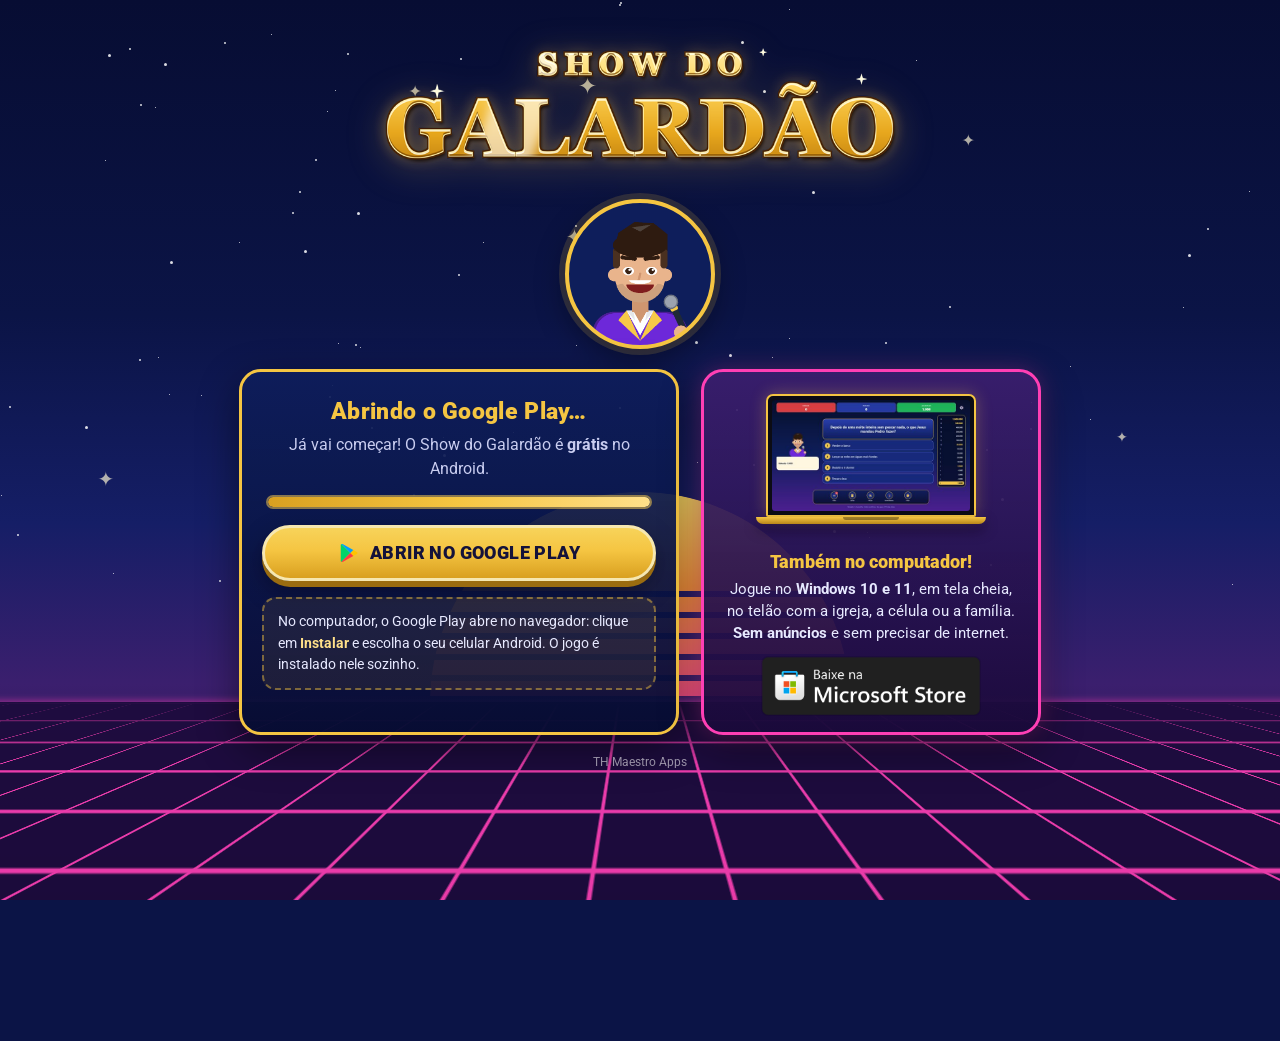
==== android/index.html @ c266f76d "Página /android: redireciona para o Google Play" ====
<!doctype html>
<html lang="pt-BR">
<head>
<meta charset="utf-8">
<meta name="viewport" content="width=device-width, initial-scale=1, viewport-fit=cover">
<title>Show do Galardão para Android</title>
<meta name="description" content="Show do Galardão, o quiz bíblico, grátis no Google Play.">
<meta name="robots" content="noindex">
<meta name="theme-color" content="#0b1446">
<link rel="icon" type="image/png" sizes="64x64" href="favicon.png">
<link rel="apple-touch-icon" href="apple-touch-icon.png">
<link rel="preconnect" href="https://fonts.googleapis.com">
<link rel="preconnect" href="https://fonts.gstatic.com" crossorigin>
<link href="https://fonts.googleapis.com/css2?family=Roboto:wght@400;700;900&display=swap" rel="stylesheet">
<style>
:root{
  --navy-0:#070d33; --navy-1:#0b1446; --navy-2:#0e1e5b; --purple:#3b1f6e; --deep:#1a0a3a;
  --gold:#f5c542; --gold-2:#d9a020; --gold-soft:#ffe08a; --ink:#ffffff; --muted:#c9cdf0;
  --pink:#ff3fb4; --sun-1:#ffe066; --sun-2:#ff9a3c; --sun-3:#ff4f8b;
}
*{box-sizing:border-box}
html,body{height:100%}
body{
  margin:0; color:var(--ink); background:var(--navy-1);
  font:16px/1.5 "Roboto",system-ui,-apple-system,"Segoe UI",sans-serif;
  overflow-x:hidden;
}

/* ===== Cenário ===== */
.sky{
  position:fixed; inset:0; z-index:0; overflow:hidden;
  background:linear-gradient(180deg,var(--navy-0) 0%,var(--navy-1) 35%,#151e66 58%,var(--purple) 76%,var(--deep) 100%);
}
.stars{position:absolute; inset:0 0 35% 0}
.star{position:absolute; background:#fff; border-radius:50%; opacity:.85; animation:twinkle 3s ease-in-out infinite}
.spark{position:absolute; color:#e9e3c9; opacity:.75; font-size:18px; animation:twinkle 4s ease-in-out infinite}
@keyframes twinkle{0%,100%{opacity:.25}50%{opacity:1}}

.sun{
  position:absolute; left:50%; bottom:22vh; transform:translateX(-50%);
  width:min(62vw,420px); aspect-ratio:2/1; border-radius:999px 999px 0 0;
  background:linear-gradient(180deg,var(--sun-1) 0%,var(--sun-2) 45%,var(--sun-3) 100%);
  -webkit-mask-image:linear-gradient(180deg,#000 0 46%,transparent 46%),repeating-linear-gradient(180deg,#000 0 7%,transparent 7% 10%);
          mask-image:linear-gradient(180deg,#000 0 46%,transparent 46%),repeating-linear-gradient(180deg,#000 0 7%,transparent 7% 10%);
  filter:drop-shadow(0 0 30px rgba(255,90,140,.35));
}
.grid{
  position:absolute; left:-50%; right:-50%; bottom:0; height:22vh;
  background:
    repeating-linear-gradient(90deg,transparent 0 58px,var(--pink) 58px 60px),
    repeating-linear-gradient(0deg,transparent 0 26px,var(--pink) 26px 28px),
    var(--deep);
  transform:perspective(220px) rotateX(58deg); transform-origin:50% 0;
  box-shadow:0 -2px 14px rgba(255,63,180,.6);
  opacity:.9;
}
.grid::before{content:"";position:absolute;inset:0;background:linear-gradient(180deg,var(--deep) 0%,transparent 40%)}

/* ===== Conteúdo ===== */
main{
  position:relative; z-index:1; min-height:100%;
  display:flex; flex-direction:column; align-items:center; justify-content:flex-start;
  padding:max(28px,env(safe-area-inset-top)) 16px 30vh; text-align:center;
}
.title{width:min(88vw,520px); height:auto; display:block; margin:8px auto 0; filter:drop-shadow(0 6px 18px rgba(245,197,66,.25))}
.host{
  width:132px; height:132px; border-radius:50%; margin:14px auto 6px;
  background:var(--navy-2) url(apresentador.png) center 12px/96% auto no-repeat;
  border:4px solid var(--gold); box-shadow:0 0 0 6px rgba(245,197,66,.15),0 10px 30px rgba(0,0,0,.4);
}
.panel{
  width:min(100%,440px); margin-top:10px; padding:22px 20px 20px;
  background:linear-gradient(180deg,rgba(14,30,91,.92),rgba(7,13,51,.95));
  border:3px solid var(--gold); border-radius:22px;
  box-shadow:0 14px 40px rgba(0,0,0,.45);
}
h1{margin:0 0 4px; font-weight:900; font-size:1.35rem; color:var(--gold); letter-spacing:.3px}
.lead{margin:0 0 14px; color:var(--muted)}

/* barra de progresso dourada */
.bar{height:14px; border-radius:999px; background:rgba(255,255,255,.08); border:2px solid rgba(245,197,66,.5); overflow:hidden; margin:6px 4px 16px}
.bar i{display:block; height:100%; width:0; border-radius:999px; background:linear-gradient(90deg,var(--gold-2),var(--gold),var(--gold-soft)); transition:width 2.2s ease-in-out}
.bar.go i{width:100%}

.btn{
  display:flex; align-items:center; justify-content:center; gap:10px;
  width:100%; min-height:56px; padding:12px 18px; margin:8px 0 0;
  border-radius:999px; text-decoration:none; font-weight:900; font-size:1.1rem; letter-spacing:.4px;
  color:#14123a; background:linear-gradient(180deg,#f7d35a 0%,var(--gold) 45%,var(--gold-2) 100%);
  border:3px solid #f6e7b0; box-shadow:0 6px 0 #9a6c10,0 10px 24px rgba(0,0,0,.35);
  transition:transform .08s ease, box-shadow .08s ease;
}
.btn:active{transform:translateY(4px); box-shadow:0 2px 0 #9a6c10,0 6px 14px rgba(0,0,0,.35)}
.btn:focus-visible,.link:focus-visible,.badge:focus-visible{outline:3px solid #fff; outline-offset:3px}
.btn svg{width:22px; height:22px; flex:none}
.link{color:var(--gold-soft); font-weight:700}
.small{font-size:.88rem; color:var(--muted); margin:12px 0 0}
.tip{
  margin:16px 0 0; padding:12px 14px; text-align:left; font-size:.9rem; color:#e7e9ff;
  background:rgba(245,197,66,.08); border:2px dashed rgba(245,197,66,.45); border-radius:14px;
}
.tip b{color:var(--gold-soft)}
.badge{display:inline-block; margin:6px auto 0}
.badge img{width:230px; max-width:100%; height:auto; display:block}
.hide{display:none!important}
.urlbox{display:inline-block; margin-top:6px; padding:4px 10px; border-radius:8px; background:rgba(255,255,255,.08); color:#fff; font-weight:700; word-break:break-all}
.promo{margin-top:16px; padding:18px 18px 16px; border-color:var(--pink); background:linear-gradient(180deg,rgba(59,31,110,.92),rgba(26,10,58,.95)); box-shadow:0 0 22px rgba(255,63,180,.25),0 14px 40px rgba(0,0,0,.45)}
.promo-row{display:flex; align-items:center; gap:14px; text-align:left}
.promo h2{margin:0 0 2px; font-size:1.15rem; font-weight:900; color:var(--gold)}
.promo p{margin:0; font-size:.92rem; color:#e7e9ff}
/* notebook com print do jogo */
.laptop{flex:none; width:130px; position:relative}
.laptop .scr{padding:4px; border-radius:7px 7px 2px 2px; background:#0c0c14; border:2px solid var(--gold); box-shadow:0 0 16px rgba(245,197,66,.3)}
.laptop .scr img{display:block; width:100%; height:auto; border-radius:3px}
.laptop .base{height:7px; margin:0 -10px; border-radius:0 0 8px 8px; background:linear-gradient(180deg,#f5c542,#b8861a); box-shadow:0 6px 14px rgba(0,0,0,.45)}
.laptop .base::after{content:""; display:block; width:24%; height:3px; margin:0 auto; border-radius:0 0 4px 4px; background:rgba(0,0,0,.35)}
.promo .badge{margin-top:12px}
.promo .badge img{width:200px}
footer{margin-top:18px; font-size:.75rem; color:rgba(255,255,255,.55)}

.cards{width:100%; display:flex; flex-direction:column; align-items:center}
h1{font-size:clamp(1.12rem,4.6vw,1.45rem)}
.btn{font-size:clamp(.92rem,3.8vw,1.1rem)}

/* telas grandes: painéis lado a lado */
@media (min-width:900px){
  .cards{flex-direction:row; align-items:stretch; justify-content:center; gap:22px; max-width:940px}
  .cards .panel{margin-top:14px; width:440px}
  .cards .promo{width:340px; display:flex; flex-direction:column; justify-content:center}
  .promo-row{flex-direction:column; text-align:center}
  .laptop{width:210px; margin:4px auto 10px}
  .promo .badge img{width:220px}
  .title{width:min(46vw,560px)}
}
/* celular pequeno */
@media (max-width:360px){
  main{padding-left:12px; padding-right:12px}
  .panel{padding:18px 14px 16px; border-radius:18px}
  .host{width:104px; height:104px}
  .btn{min-height:52px; padding:10px 12px; gap:8px}
  .btn svg{width:18px; height:18px}
  .tip{font-size:.84rem}
  .promo-row{gap:10px}
  .laptop{width:104px}
}
/* celular deitado / tela baixa */
@media (max-height:560px) and (orientation:landscape){
  main{padding-top:14px; padding-bottom:16vh}
  .title{width:min(50vw,340px)}
  .host{width:78px; height:78px; margin:8px auto 2px; border-width:3px}
  .sun{bottom:14vh; width:min(40vw,300px)}
  .grid{height:14vh}
  .cards{flex-direction:row; flex-wrap:wrap; align-items:stretch; justify-content:center; gap:14px}
  .cards .panel{width:min(440px,48%); min-width:290px}
}
@media (min-height:820px) and (min-width:400px){.host{width:150px;height:150px}}
@media (prefers-reduced-motion:reduce){.star,.spark{animation:none}.bar i{transition:none}}
</style>
</head>
<body>
<div class="sky" aria-hidden="true">
  <div class="stars" id="stars"></div>
  <div class="sun"></div>
  <div class="grid"></div>
</div>

<main>
  <img class="title" src="titulo.png" alt="Show do Galardão" width="900" height="239">
  <div class="host" role="img" aria-label="Galardino, o apresentador"></div>

  <div class="cards">
  <!-- ===== Indo pro Google Play (Android e computador) ===== -->
  <section class="panel hide" id="go" aria-live="polite">
    <h1 id="goTitle">Abrindo o Google Play…</h1>
    <p class="lead" id="goLead">Já vai começar! O Show do Galardão é <b>grátis</b> no Android.</p>
    <div class="bar" id="bar"><i></i></div>
    <a class="btn" id="playApp" href="#" data-goatcounter-click="clique-botao-play" data-goatcounter-title="Clicou no botão Abrir no Google Play">
      <svg viewBox="0 0 24 24" aria-hidden="true"><path fill="#00d46a" d="M3.6 2.2 13.4 12l-9.8 9.8c-.4-.2-.6-.6-.6-1.1V3.3c0-.5.2-.9.6-1.1z"/><path fill="#ffc400" d="m16.7 15.3-3.3-3.3 3.3-3.3 3.8 2.2c1.1.6 1.1 1.6 0 2.2z"/><path fill="#ff3a44" d="M16.7 15.3 13.4 12l-9.8 9.8c.4.2.9.2 1.4-.1z"/><path fill="#00a0ff" d="M16.7 8.7 5 2.3c-.5-.3-1-.3-1.4-.1L13.4 12z"/></svg>
      ABRIR NO GOOGLE PLAY
    </a>
    <div class="tip" id="tipAndroid">No Google Play, toque em <b>Instalar</b> e depois em <b>Abrir</b>. Funciona sem internet depois de instalado!</div>
    <div class="tip hide" id="tipPc">No computador, o Google Play abre no navegador: clique em <b>Instalar</b> e escolha o seu celular Android. O jogo é instalado nele sozinho.</div>
  </section>

  <!-- ===== iPhone / iPad ===== -->
  <section class="panel hide" id="ios">
    <h1>Ainda não tem para iPhone</h1>
    <p class="lead">O Show do Galardão está disponível para <b>celular Android</b> e para <b>computador com Windows</b>.</p>
    <a class="btn" id="playIos" href="#" data-goatcounter-click="clique-play-iphone" data-goatcounter-title="iPhone clicou no Google Play">VER NO GOOGLE PLAY</a>
  </section>

  <!-- ===== Propaganda da versão Windows (sempre) ===== -->
  <section class="panel promo" aria-labelledby="promoTitle">
    <div class="promo-row">
      <div class="laptop"><div class="scr"><img src="print_pc.jpg" alt="Pergunta do Show do Galardão na versão para computador" width="480" height="270"></div><div class="base"></div></div>
      <div class="promo-txt">
        <h2 id="promoTitle">Também no computador!</h2>
        <p>Jogue no <b>Windows 10 e 11</b>, em tela cheia, no telão com a igreja, a célula ou a família. <b>Sem anúncios</b> e sem precisar de internet.</p>
      </div>
    </div>
    <a class="badge" id="msBtn" href="../windows/?cid=pagina_android" data-goatcounter-click="clique-versao-windows" data-goatcounter-title="Clicou na versão para Windows"><img src="selo_microsoft_store_ptbr.png" alt="Baixe na Microsoft Store" width="644" height="176"></a>
  </section>
  </div>

  <noscript>
    <section class="panel">
      <h1>Show do Galardão para Android</h1>
      <a class="btn" href="https://play.google.com/store/apps/details?id=site.galardao">ABRIR NO GOOGLE PLAY</a>
    </section>
  </noscript>

  <footer>TH Maestro Apps</footer>
</main>

<!-- Contador de visitas (GoatCounter, sem cookies). Conta a página separada por cid. -->
<script>
  (function(){
    var c=(new URLSearchParams(location.search).get('cid')||'site').replace(/[^\w-]/g,'').slice(0,40)||'site';
    window.goatcounter={path:'/android?cid='+c};
  })();
</script>
<script data-goatcounter="https://thyghu.goatcounter.com/count" async src="https://gc.zgo.at/count.js"></script>

<script>
(function(){
  // estrelas
  var box=document.getElementById('stars'), n=window.innerWidth<600?45:90;
  for(var i=0;i<n;i++){
    var s=document.createElement('span'); s.className='star';
    var z=Math.random()<.15?3:(Math.random()<.5?2:1);
    s.style.width=s.style.height=z+'px';
    s.style.left=(Math.random()*100)+'%'; s.style.top=(Math.random()*100)+'%';
    s.style.animationDelay=(Math.random()*3)+'s';
    box.appendChild(s);
  }
  for(var j=0;j<6;j++){
    var k=document.createElement('span'); k.className='spark'; k.textContent='✦';
    k.style.left=(5+Math.random()*90)+'%'; k.style.top=(5+Math.random()*80)+'%';
    k.style.fontSize=(12+Math.random()*14)+'px'; k.style.animationDelay=(Math.random()*4)+'s';
    box.appendChild(k);
  }

  // destino: Google Play (com origem pro Play Console)
  var params=new URLSearchParams(location.search);
  var cid=(params.get('cid')||'site').replace(/[^\w-]/g,'').slice(0,40)||'site';
  var playUrl='https://play.google.com/store/apps/details?id=site.galardao&referrer='+encodeURIComponent('utm_source='+cid+'&utm_medium=android_page');
  var ua=navigator.userAgent||'';
  var isAndroid=/Android/i.test(ua);
  var isIos=/iPhone|iPad|iPod/i.test(ua)||(/Macintosh/.test(ua)&&navigator.maxTouchPoints>1);

  document.getElementById('playApp').href=playUrl;
  document.getElementById('playIos').href=playUrl;

  if(isIos){
    document.getElementById('ios').classList.remove('hide');
  }else{
    document.getElementById('go').classList.remove('hide');
    if(!isAndroid){
      document.getElementById('tipAndroid').classList.add('hide');
      document.getElementById('tipPc').classList.remove('hide');
    }
    var bar=document.getElementById('bar'), fill=bar.querySelector('i'), foi=false;
    function abrir(){
      if(foi) return; foi=true;
      try{ if(window.goatcounter&&window.goatcounter.count) window.goatcounter.count({path:'play-aberto-auto-'+cid, title:'Abriu o Google Play automaticamente', event:true}); }catch(e){}
      setTimeout(function(){ location.href=playUrl; },120);
      setTimeout(function(){
        document.getElementById('goTitle').textContent='Pronto pra instalar!';
        document.getElementById('goLead').innerHTML='Se o Google Play não abriu sozinho, toque no botão abaixo.';
      },1800);
    }
    // só redireciona depois que a barra enche
    fill.addEventListener('transitionend',abrir);
    setTimeout(function(){ requestAnimationFrame(function(){ bar.classList.add('go'); }); },150);
    setTimeout(abrir,3500); // reserva, caso a animação não rode
  }
})();
</script>
</body>
</html>
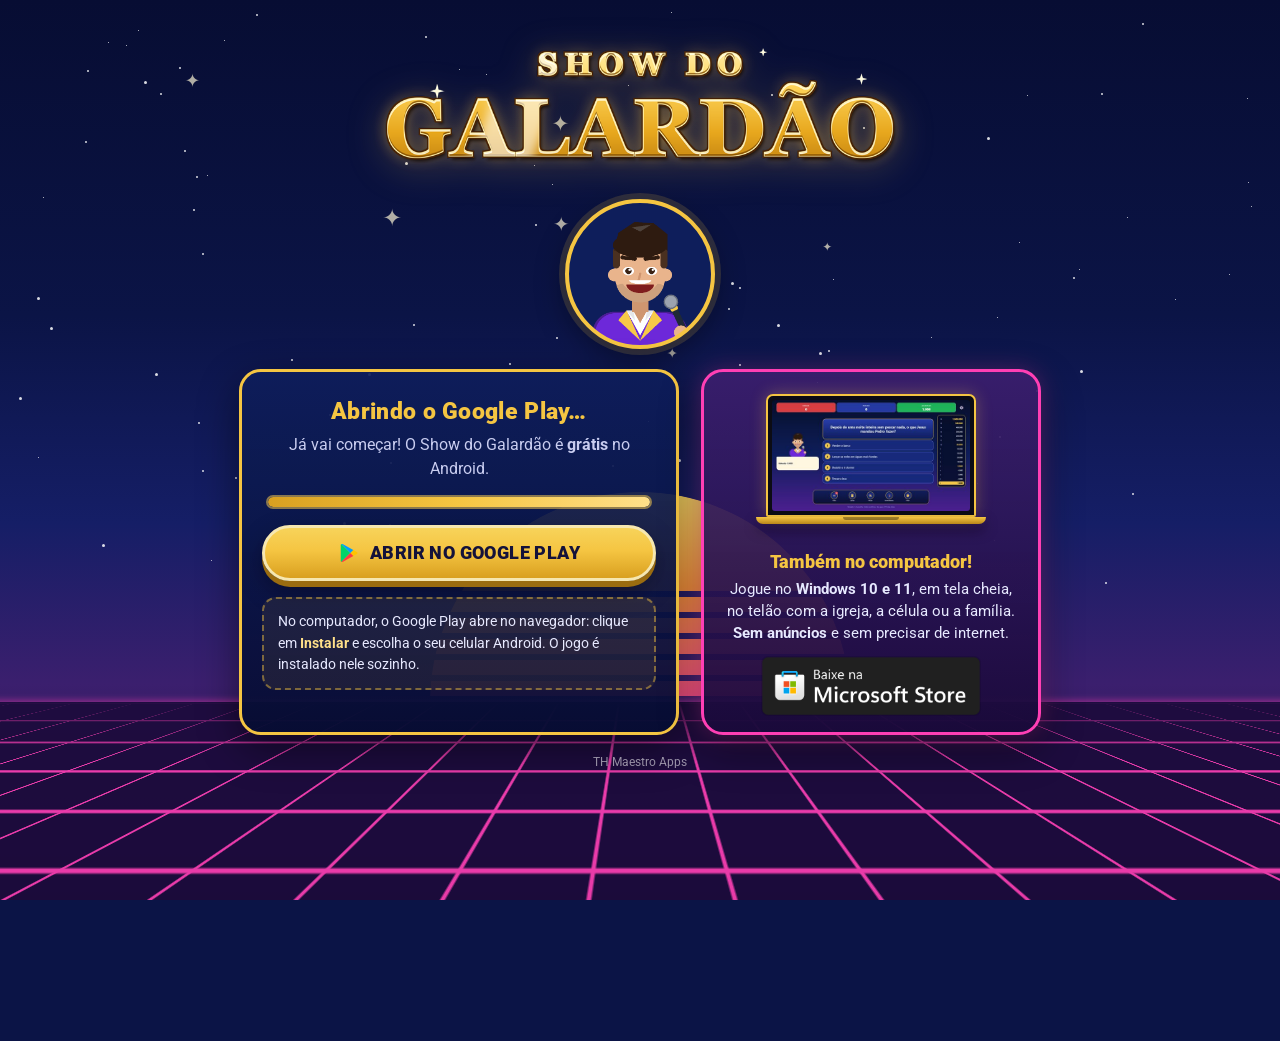
==== commit 7b0ded91: "Play em nova aba; página do PC continua aberta" ====
--- a/android/index.html
+++ b/android/index.html
@@ -90,6 +90,8 @@
   border:3px solid #f6e7b0; box-shadow:0 6px 0 #9a6c10,0 10px 24px rgba(0,0,0,.35);
   transition:transform .08s ease, box-shadow .08s ease;
 }
+.btn.pulse{animation:pulse 1.4s ease-in-out infinite}
+@keyframes pulse{0%,100%{transform:scale(1)}50%{transform:scale(1.04)}}
 .btn:active{transform:translateY(4px); box-shadow:0 2px 0 #9a6c10,0 6px 14px rgba(0,0,0,.35)}
 .btn:focus-visible,.link:focus-visible,.badge:focus-visible{outline:3px solid #fff; outline-offset:3px}
 .btn svg{width:22px; height:22px; flex:none}
@@ -154,7 +156,7 @@
   .cards .panel{width:min(440px,48%); min-width:290px}
 }
 @media (min-height:820px) and (min-width:400px){.host{width:150px;height:150px}}
-@media (prefers-reduced-motion:reduce){.star,.spark{animation:none}.bar i{transition:none}}
+@media (prefers-reduced-motion:reduce){.star,.spark,.btn.pulse{animation:none}.bar i{transition:none}}
 </style>
 </head>
 <body>
@@ -174,7 +176,7 @@
     <h1 id="goTitle">Abrindo o Google Play…</h1>
     <p class="lead" id="goLead">Já vai começar! O Show do Galardão é <b>grátis</b> no Android.</p>
     <div class="bar" id="bar"><i></i></div>
-    <a class="btn" id="playApp" href="#" data-goatcounter-click="clique-botao-play" data-goatcounter-title="Clicou no botão Abrir no Google Play">
+    <a class="btn" id="playApp" href="#" target="_blank" rel="noopener"data-goatcounter-click="clique-botao-play" data-goatcounter-title="Clicou no botão Abrir no Google Play">
       <svg viewBox="0 0 24 24" aria-hidden="true"><path fill="#00d46a" d="M3.6 2.2 13.4 12l-9.8 9.8c-.4-.2-.6-.6-.6-1.1V3.3c0-.5.2-.9.6-1.1z"/><path fill="#ffc400" d="m16.7 15.3-3.3-3.3 3.3-3.3 3.8 2.2c1.1.6 1.1 1.6 0 2.2z"/><path fill="#ff3a44" d="M16.7 15.3 13.4 12l-9.8 9.8c.4.2.9.2 1.4-.1z"/><path fill="#00a0ff" d="M16.7 8.7 5 2.3c-.5-.3-1-.3-1.4-.1L13.4 12z"/></svg>
       ABRIR NO GOOGLE PLAY
     </a>
@@ -186,7 +188,7 @@
   <section class="panel hide" id="ios">
     <h1>Ainda não tem para iPhone</h1>
     <p class="lead">O Show do Galardão está disponível para <b>celular Android</b> e para <b>computador com Windows</b>.</p>
-    <a class="btn" id="playIos" href="#" data-goatcounter-click="clique-play-iphone" data-goatcounter-title="iPhone clicou no Google Play">VER NO GOOGLE PLAY</a>
+    <a class="btn" id="playIos" href="#" target="_blank" rel="noopener"data-goatcounter-click="clique-play-iphone" data-goatcounter-title="iPhone clicou no Google Play">VER NO GOOGLE PLAY</a>
   </section>
 
   <!-- ===== Propaganda da versão Windows (sempre) ===== -->
@@ -263,11 +265,19 @@
     function abrir(){
       if(foi) return; foi=true;
       try{ if(window.goatcounter&&window.goatcounter.count) window.goatcounter.count({path:'play-aberto-auto-'+cid, title:'Abriu o Google Play automaticamente', event:true}); }catch(e){}
-      setTimeout(function(){ location.href=playUrl; },120);
       setTimeout(function(){
-        document.getElementById('goTitle').textContent='Pronto pra instalar!';
-        document.getElementById('goLead').innerHTML='Se o Google Play não abriu sozinho, toque no botão abaixo.';
-      },1800);
+        if(isAndroid){
+          // no Android o link abre o app do Google Play por cima; esta página continua aberta no navegador
+          location.href=playUrl;
+          document.getElementById('goTitle').textContent='Pronto pra instalar!';
+          document.getElementById('goLead').innerHTML='Se o Google Play não abriu, toque no botão abaixo.';
+        }else{
+          // no computador o navegador bloqueia aba nova automática: o botão abre o Play em outra aba
+          document.getElementById('goTitle').textContent='Tudo pronto!';
+          document.getElementById('goLead').innerHTML='Clique no botão pra abrir o Google Play numa nova aba.';
+          document.getElementById('playApp').classList.add('pulse');
+        }
+      },120);
     }
     // só redireciona depois que a barra enche
     fill.addEventListener('transitionend',abrir);
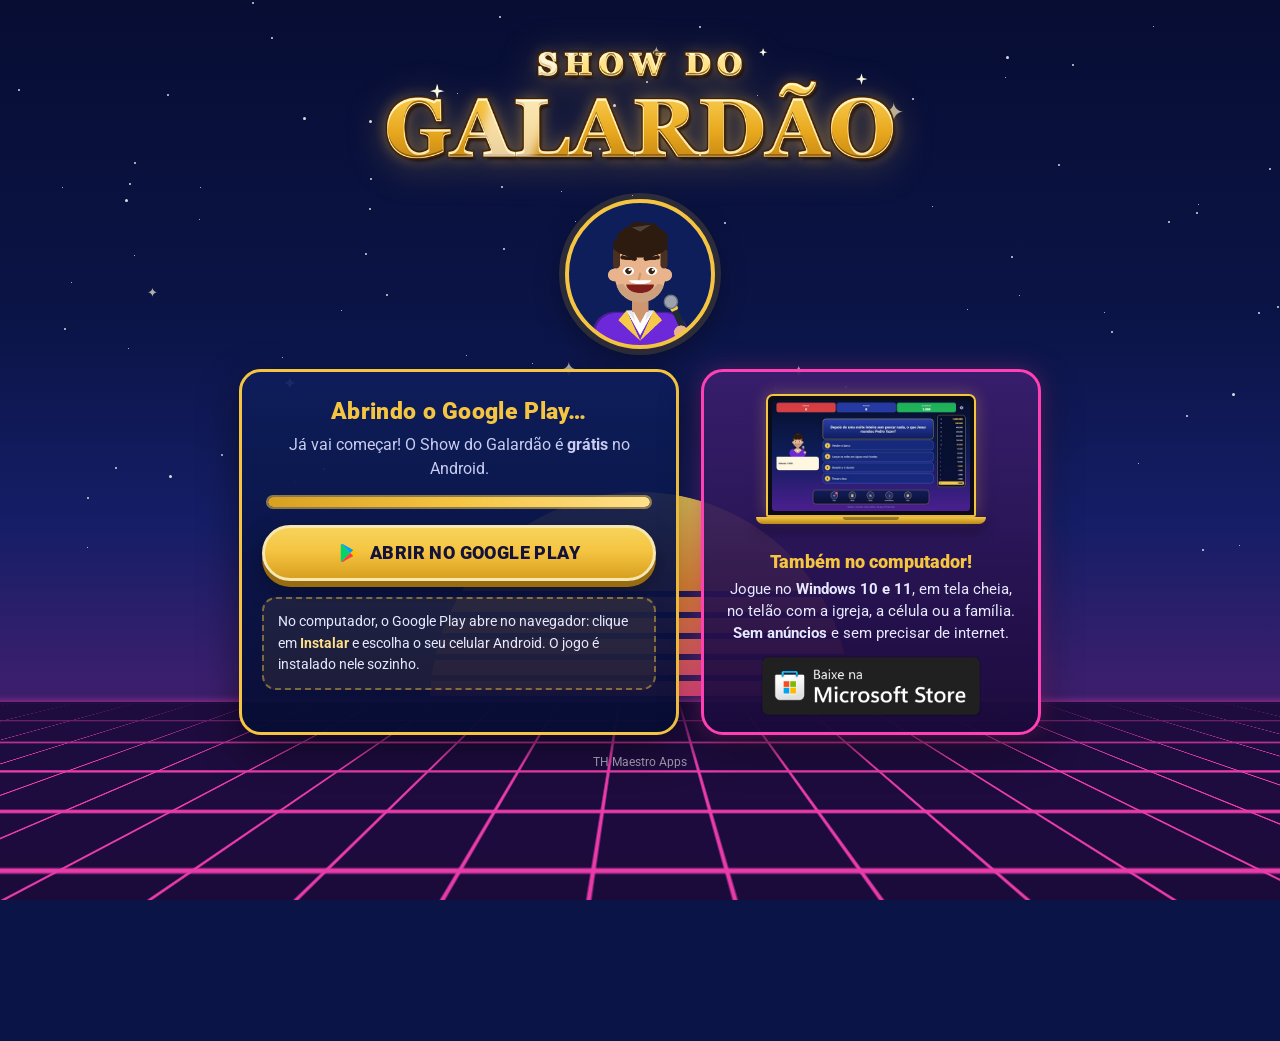
==== commit d3b85ea8: "Barra de carregamento de 10 segundos" ====
--- a/android/index.html
+++ b/android/index.html
@@ -79,7 +79,7 @@
 
 /* barra de progresso dourada */
 .bar{height:14px; border-radius:999px; background:rgba(255,255,255,.08); border:2px solid rgba(245,197,66,.5); overflow:hidden; margin:6px 4px 16px}
-.bar i{display:block; height:100%; width:0; border-radius:999px; background:linear-gradient(90deg,var(--gold-2),var(--gold),var(--gold-soft)); transition:width 2.2s ease-in-out}
+.bar i{display:block; height:100%; width:0; border-radius:999px; background:linear-gradient(90deg,var(--gold-2),var(--gold),var(--gold-soft)); transition:width 10s linear}
 .bar.go i{width:100%}
 
 .btn{
@@ -282,7 +282,7 @@
     // só redireciona depois que a barra enche
     fill.addEventListener('transitionend',abrir);
     setTimeout(function(){ requestAnimationFrame(function(){ bar.classList.add('go'); }); },150);
-    setTimeout(abrir,3500); // reserva, caso a animação não rode
+    setTimeout(abrir,11000); // reserva, caso a animação não rode
   }
 })();
 </script>
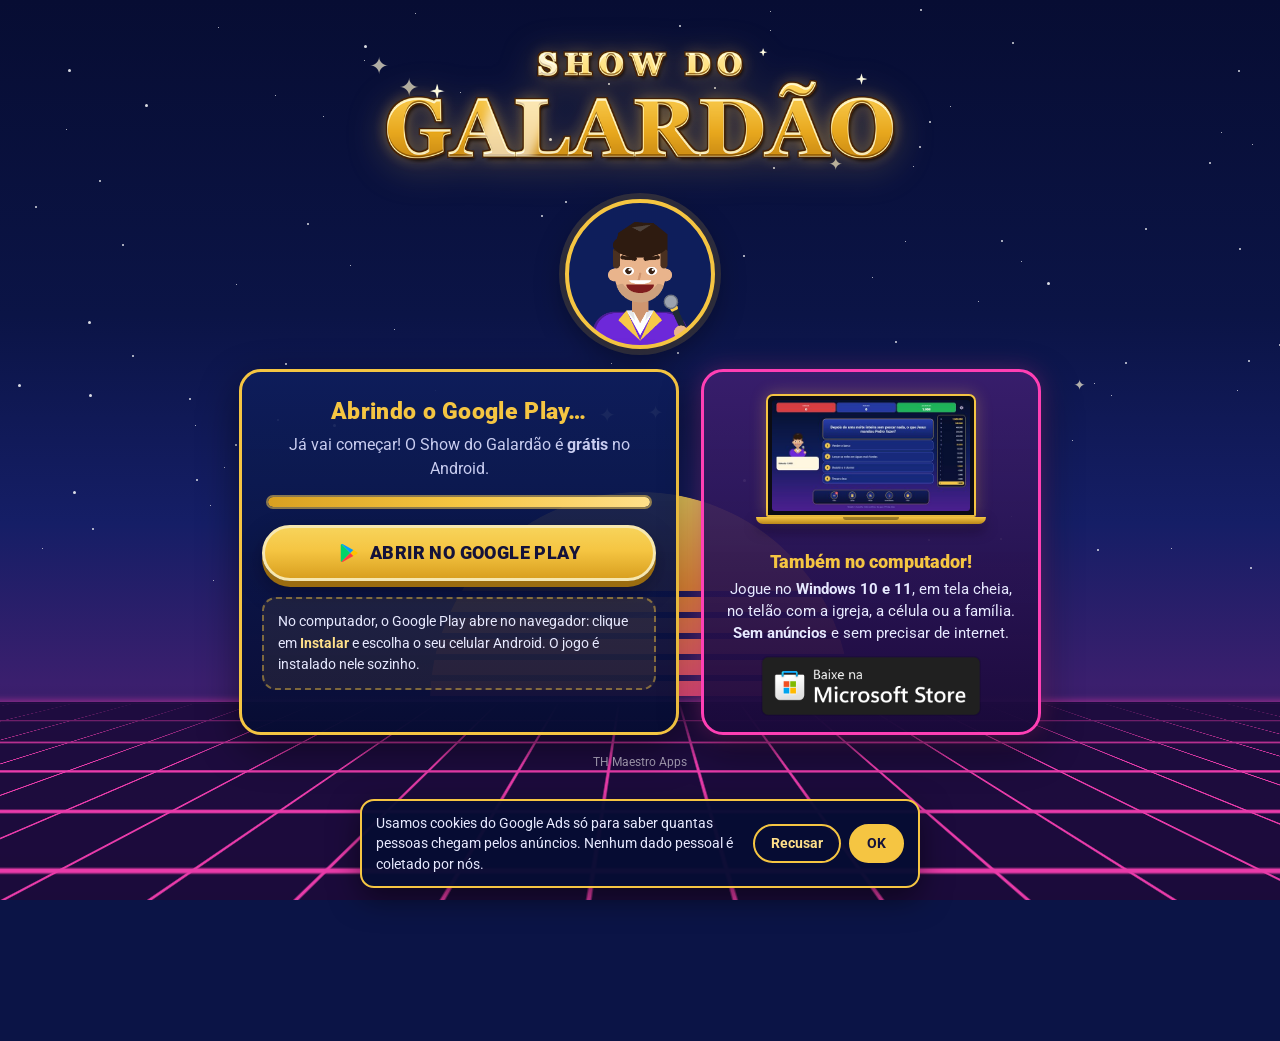
==== commit 2bc67003: "Tag do Google Ads e aviso de cookies em /windows e /android - /windows: conversão "Abriu a Microsoft" ====
--- a/android/index.html
+++ b/android/index.html
@@ -9,6 +9,19 @@
 <meta name="theme-color" content="#0b1446">
 <link rel="icon" type="image/png" sizes="64x64" href="favicon.png">
 <link rel="apple-touch-icon" href="apple-touch-icon.png">
+<!-- Google Ads: tag do Google (mede visitas vindas dos anúncios) -->
+<script async src="https://www.googletagmanager.com/gtag/js?id=AW-587587580"></script>
+<script>
+  window.dataLayer=window.dataLayer||[];
+  function gtag(){dataLayer.push(arguments);}
+  // aviso de cookies: se a pessoa recusou antes, o Google Ads funciona sem cookies
+  var cookiesRecusados=false;
+  try{ cookiesRecusados=localStorage.getItem('cookies-ads')==='nao'; }catch(e){}
+  var ads=cookiesRecusados?'denied':'granted';
+  gtag('consent','default',{ad_storage:ads, ad_user_data:ads, ad_personalization:ads, analytics_storage:'denied'});
+  gtag('js',new Date());
+  gtag('config','AW-587587580');
+</script>
 <link rel="preconnect" href="https://fonts.googleapis.com">
 <link rel="preconnect" href="https://fonts.gstatic.com" crossorigin>
 <link href="https://fonts.googleapis.com/css2?family=Roboto:wght@400;700;900&display=swap" rel="stylesheet">
@@ -156,6 +169,23 @@
   .cards .panel{width:min(440px,48%); min-width:290px}
 }
 @media (min-height:820px) and (min-width:400px){.host{width:150px;height:150px}}
+/* aviso de cookies */
+.cookies{
+  position:fixed; left:12px; right:12px; bottom:max(12px,env(safe-area-inset-bottom)); z-index:10;
+  max-width:560px; margin:0 auto; padding:12px 14px;
+  display:flex; align-items:center; gap:12px; flex-wrap:wrap;
+  font-size:.85rem; color:#e7e9ff; text-align:left;
+  background:rgba(7,13,51,.97); border:2px solid var(--gold); border-radius:14px;
+  box-shadow:0 10px 30px rgba(0,0,0,.5);
+}
+.cookies p{margin:0; flex:1 1 240px}
+.cookies .acoes{display:flex; gap:8px; flex:none}
+.cookies button{
+  font:inherit; font-weight:700; cursor:pointer; border-radius:999px; padding:7px 16px; min-height:36px;
+  border:2px solid var(--gold); background:var(--gold); color:#14123a;
+}
+.cookies button.sec{background:transparent; color:var(--gold-soft)}
+.cookies button:focus-visible{outline:3px solid #fff; outline-offset:2px}
 @media (prefers-reduced-motion:reduce){.star,.spark,.btn.pulse{animation:none}.bar i{transition:none}}
 </style>
 </head>
@@ -213,6 +243,14 @@
 
   <footer>TH Maestro Apps</footer>
 </main>
+
+<div class="cookies hide" id="cookies" role="region" aria-label="Aviso de cookies">
+  <p>Usamos cookies do Google Ads só para saber quantas pessoas chegam pelos anúncios. Nenhum dado pessoal é coletado por nós.</p>
+  <div class="acoes">
+    <button type="button" class="sec" id="cookiesNao">Recusar</button>
+    <button type="button" id="cookiesOk">OK</button>
+  </div>
+</div>
 
 <!-- Contador de visitas (GoatCounter, sem cookies). Conta a página separada por cid. -->
 <script>
@@ -252,6 +290,19 @@
 
   document.getElementById('playApp').href=playUrl;
   document.getElementById('playIos').href=playUrl;
+
+  // aviso de cookies: aparece até a pessoa escolher; a escolha fica guardada neste navegador
+  var aviso=document.getElementById('cookies'), escolha=null;
+  try{ escolha=localStorage.getItem('cookies-ads'); }catch(e){}
+  if(!escolha) aviso.classList.remove('hide');
+  function escolher(v){
+    try{ localStorage.setItem('cookies-ads',v); }catch(e){}
+    var s=v==='sim'?'granted':'denied';
+    try{ gtag('consent','update',{ad_storage:s, ad_user_data:s, ad_personalization:s}); }catch(e){}
+    aviso.classList.add('hide');
+  }
+  document.getElementById('cookiesOk').addEventListener('click',function(){ escolher('sim'); });
+  document.getElementById('cookiesNao').addEventListener('click',function(){ escolher('nao'); });
 
   if(isIos){
     document.getElementById('ios').classList.remove('hide');
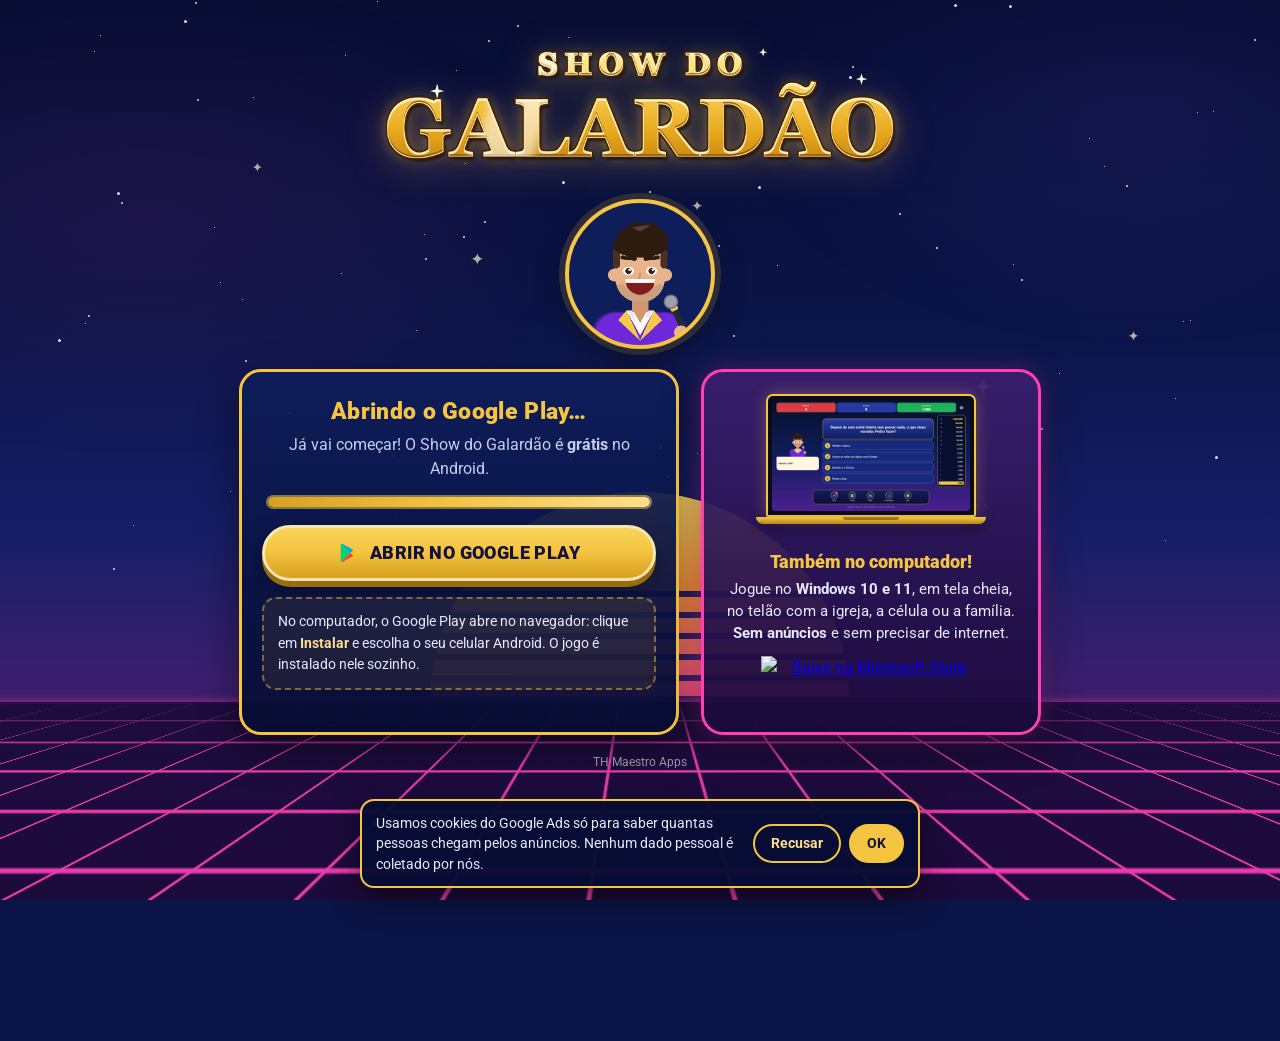
==== commit 72f4f512: "Site oficial da TH Maestro Apps no thyghu.github.io - Página inicial nova (substitui o redirecioname" ====
--- a/android/index.html
+++ b/android/index.html
@@ -69,6 +69,23 @@
 }
 .grid::before{content:"";position:absolute;inset:0;background:linear-gradient(180deg,var(--deep) 0%,transparent 40%)}
 
+/* ===== Fundo suavemente animado (só transform/opacity: leve, roda na placa de vídeo) ===== */
+.sky::before{content:""; position:absolute; inset:-15%; pointer-events:none; opacity:.5; will-change:transform;
+  background:radial-gradient(40% 30% at 20% 30%,rgba(255,63,180,.16),transparent 70%),
+             radial-gradient(35% 28% at 80% 22%,rgba(120,90,255,.18),transparent 70%);
+  animation:aurora 40s ease-in-out infinite alternate}
+@keyframes aurora{from{transform:translate3d(-3%,0,0)}to{transform:translate3d(3%,-2%,0)}}
+/* a grade "anda" em direção ao sol: as linhas horizontais ficam numa camada que só desliza */
+.grid{background:repeating-linear-gradient(90deg,transparent 0 58px,var(--pink) 58px 60px),var(--deep); overflow:hidden}
+.grid::after{content:""; position:absolute; left:0; right:0; top:-28px; bottom:0; will-change:transform;
+  background:repeating-linear-gradient(0deg,transparent 0 26px,var(--pink) 26px 28px);
+  animation:gridDrive 3s linear infinite}
+.grid::before{z-index:1}
+@keyframes gridDrive{from{transform:translate3d(0,0,0)}to{transform:translate3d(0,28px,0)}}
+/* o sol respira devagar */
+.sun{animation:sunBreath 7s ease-in-out infinite alternate}
+@keyframes sunBreath{from{opacity:.9}to{opacity:1}}
+
 /* ===== Conteúdo ===== */
 main{
   position:relative; z-index:1; min-height:100%;
@@ -186,7 +203,7 @@
 }
 .cookies button.sec{background:transparent; color:var(--gold-soft)}
 .cookies button:focus-visible{outline:3px solid #fff; outline-offset:2px}
-@media (prefers-reduced-motion:reduce){.star,.spark,.btn.pulse{animation:none}.bar i{transition:none}}
+@media (prefers-reduced-motion:reduce){.star,.spark,.btn.pulse,.sky::before,.grid::after,.sun{animation:none}.bar i{transition:none}}
 </style>
 </head>
 <body>
@@ -230,7 +247,7 @@
         <p>Jogue no <b>Windows 10 e 11</b>, em tela cheia, no telão com a igreja, a célula ou a família. <b>Sem anúncios</b> e sem precisar de internet.</p>
       </div>
     </div>
-    <a class="badge" id="msBtn" href="../windows/?cid=pagina_android" data-goatcounter-click="clique-versao-windows" data-goatcounter-title="Clicou na versão para Windows"><img src="selo_microsoft_store_ptbr.png" alt="Baixe na Microsoft Store" width="644" height="176"></a>
+    <a class="badge" id="msBtn" href="../windows/?cid=pagina_android" data-goatcounter-click="clique-versao-windows" data-goatcounter-title="Clicou na versão para Windows"><img src="https://get.microsoft.com/images/pt-br%20dark.svg" alt="Baixe na Microsoft Store" width="644" height="176"></a>
   </section>
   </div>
 
